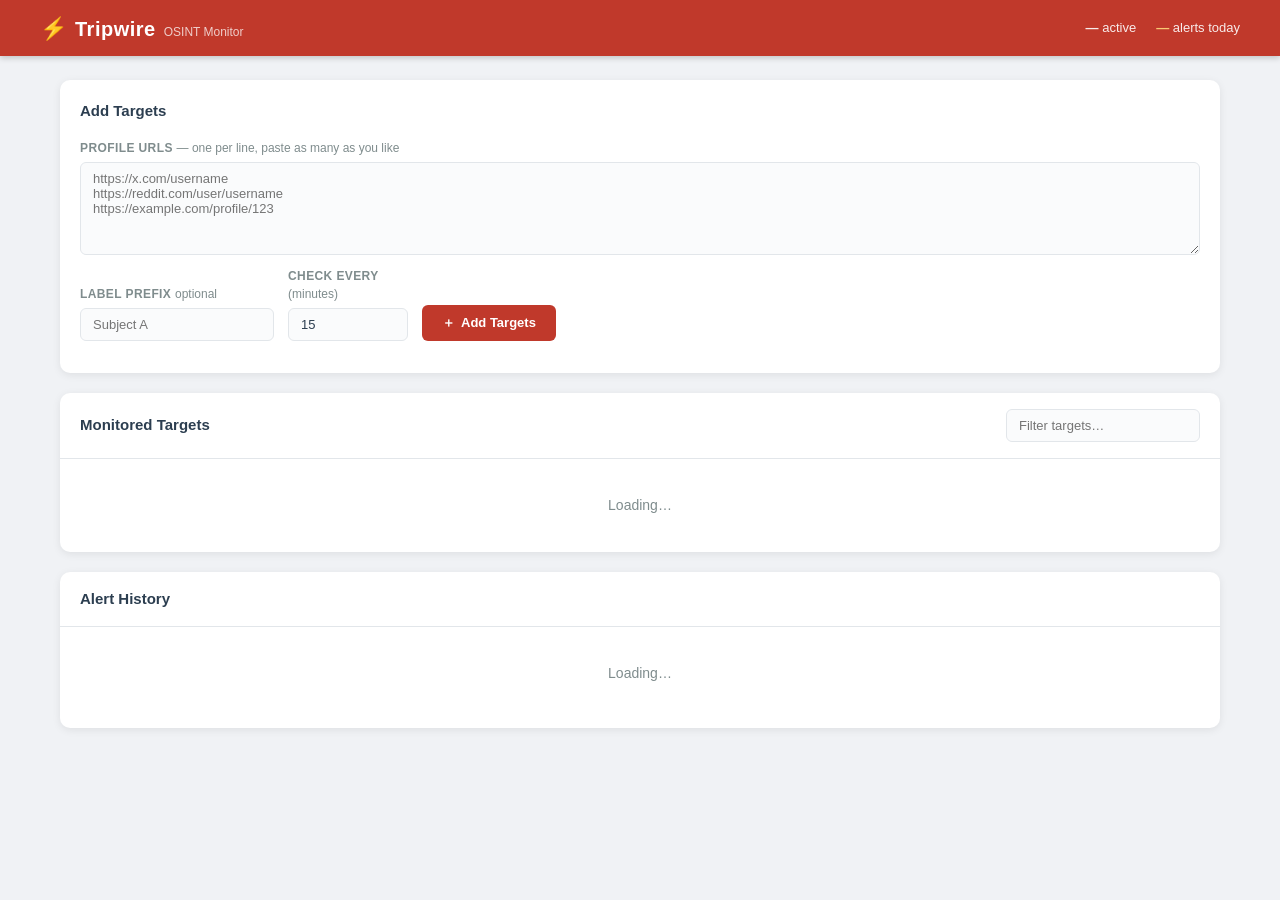
==== templates/index.html @ fdaaae49 "Initial commit — Tripwire OSINT social media monitor Flask app with APScheduler background polling, " ====
<!DOCTYPE html>
<html lang="en">
<head>
  <meta charset="UTF-8">
  <meta name="viewport" content="width=device-width, initial-scale=1.0">
  <title>Tripwire — OSINT Monitor</title>
  <link rel="stylesheet" href="/static/style.css">
</head>
<body>

<header>
  <div class="header-inner">
    <div class="logo">
      <span class="logo-icon">⚡</span>
      <span class="logo-text">Tripwire</span>
      <span class="logo-sub">OSINT Monitor</span>
    </div>
    <div class="header-stats" id="headerStats">
      <span class="stat"><span id="statActive">—</span> active</span>
      <span class="stat alert-stat"><span id="statAlerts">—</span> alerts today</span>
    </div>
  </div>
</header>

<main>

  <!-- ── Add Targets Panel ── -->
  <section class="panel" id="addPanel">
    <h2 class="panel-title">Add Targets</h2>
    <form id="addForm">
      <div class="form-row">
        <div class="form-group grow">
          <label for="urlInput">Profile URLs <span class="hint">— one per line, paste as many as you like</span></label>
          <textarea id="urlInput" rows="5"
            placeholder="https://x.com/username&#10;https://reddit.com/user/username&#10;https://example.com/profile/123"></textarea>
        </div>
      </div>
      <div class="form-row">
        <div class="form-group">
          <label for="labelInput">Label prefix <span class="hint">optional</span></label>
          <input type="text" id="labelInput" placeholder="Subject A">
        </div>
        <div class="form-group narrow">
          <label for="intervalInput">Check every <span class="hint">(minutes)</span></label>
          <input type="number" id="intervalInput" value="15" min="5" max="1440">
        </div>
        <div class="form-group align-end">
          <button type="submit" class="btn btn-primary" id="addBtn">
            <span class="btn-icon">＋</span> Add Targets
          </button>
        </div>
      </div>
      <div id="addError" class="error-msg hidden"></div>
    </form>
  </section>

  <!-- ── Monitored Targets Table ── -->
  <section class="panel" id="targetsPanel">
    <div class="panel-header">
      <h2 class="panel-title">Monitored Targets</h2>
      <div class="panel-actions">
        <input type="text" id="searchInput" placeholder="Filter targets…" class="search-input">
      </div>
    </div>
    <div id="targetsLoading" class="loading-row">Loading…</div>
    <div id="targetsEmpty" class="empty-row hidden">No targets yet. Add some above.</div>
    <table id="targetsTable" class="hidden">
      <thead>
        <tr>
          <th>Label</th>
          <th>URL</th>
          <th>Platform</th>
          <th>Interval</th>
          <th>Last Checked</th>
          <th>Status</th>
          <th>Actions</th>
        </tr>
      </thead>
      <tbody id="targetsBody"></tbody>
    </table>
  </section>

  <!-- ── Alert History ── -->
  <section class="panel" id="alertsPanel">
    <div class="panel-header">
      <h2 class="panel-title">Alert History</h2>
      <span id="alertsBadge" class="badge hidden"></span>
    </div>
    <div id="alertsLoading" class="loading-row">Loading…</div>
    <div id="alertsEmpty" class="empty-row hidden">No alerts yet — Tripwire will notify you when a target changes.</div>
    <div id="alertsList"></div>
  </section>

</main>

<!-- ── Alert Detail Modal ── -->
<div id="modal" class="modal-backdrop hidden">
  <div class="modal">
    <div class="modal-header">
      <h3 id="modalTitle">Change Details</h3>
      <button class="modal-close" onclick="closeModal()">✕</button>
    </div>
    <div class="modal-body">
      <div class="modal-meta" id="modalMeta"></div>
      <pre id="modalDiff" class="diff-view"></pre>
    </div>
  </div>
</div>

<script src="/static/app.js"></script>
</body>
</html>
---- static/style.css ----
/* ── Reset & Base ──────────────────────────────────────────── */
*, *::before, *::after { box-sizing: border-box; margin: 0; padding: 0; }

:root {
  --red:      #c0392b;
  --red-dk:   #962d22;
  --amber:    #e67e22;
  --green:    #27ae60;
  --blue:     #2980b9;
  --bg:       #f0f2f5;
  --surface:  #ffffff;
  --border:   #e2e6ea;
  --text:     #2c3e50;
  --muted:    #7f8c8d;
  --shadow:   0 2px 8px rgba(0,0,0,.08);
  --radius:   10px;
}

body {
  font-family: -apple-system, BlinkMacSystemFont, "Segoe UI", Roboto, sans-serif;
  background: var(--bg);
  color: var(--text);
  font-size: 14px;
  line-height: 1.5;
}

/* ── Header ─────────────────────────────────────────────────── */
header {
  background: var(--red);
  color: #fff;
  padding: 0 24px;
  position: sticky;
  top: 0;
  z-index: 100;
  box-shadow: 0 2px 6px rgba(0,0,0,.2);
}
.header-inner {
  max-width: 1200px;
  margin: 0 auto;
  height: 56px;
  display: flex;
  align-items: center;
  justify-content: space-between;
}
.logo { display: flex; align-items: baseline; gap: 8px; }
.logo-icon { font-size: 22px; }
.logo-text { font-size: 20px; font-weight: 700; letter-spacing: .5px; }
.logo-sub  { font-size: 12px; opacity: .75; font-weight: 400; }

.header-stats { display: flex; gap: 20px; font-size: 13px; }
.stat { opacity: .9; }
.stat span { font-weight: 700; }
.alert-stat span { color: #ffd97d; }

/* ── Main Layout ─────────────────────────────────────────────── */
main {
  max-width: 1200px;
  margin: 24px auto;
  padding: 0 20px;
  display: flex;
  flex-direction: column;
  gap: 20px;
}

/* ── Panel ───────────────────────────────────────────────────── */
.panel {
  background: var(--surface);
  border-radius: var(--radius);
  box-shadow: var(--shadow);
  overflow: hidden;
}
.panel-title {
  font-size: 15px;
  font-weight: 600;
  color: var(--text);
}
.panel-header {
  display: flex;
  align-items: center;
  justify-content: space-between;
  padding: 16px 20px;
  border-bottom: 1px solid var(--border);
}
#addPanel { padding: 20px; }
#addPanel .panel-title { margin-bottom: 16px; }

/* ── Form ────────────────────────────────────────────────────── */
.form-row {
  display: flex;
  gap: 14px;
  align-items: flex-end;
  flex-wrap: wrap;
  margin-bottom: 12px;
}
.form-group { display: flex; flex-direction: column; gap: 5px; }
.form-group.grow { flex: 1; min-width: 240px; }
.form-group.narrow { width: 120px; }
.form-group.align-end { justify-content: flex-end; }

label { font-size: 12px; font-weight: 600; color: var(--muted); text-transform: uppercase; letter-spacing: .4px; }
.hint { font-weight: 400; text-transform: none; letter-spacing: 0; }

textarea, input[type="text"], input[type="number"] {
  border: 1px solid var(--border);
  border-radius: 6px;
  padding: 8px 12px;
  font-size: 13px;
  font-family: inherit;
  background: #fafbfc;
  color: var(--text);
  transition: border-color .15s;
  width: 100%;
}
textarea:focus, input:focus {
  outline: none;
  border-color: var(--red);
  background: #fff;
}
textarea { resize: vertical; min-height: 80px; }

.btn {
  display: inline-flex;
  align-items: center;
  gap: 6px;
  padding: 9px 20px;
  border: none;
  border-radius: 6px;
  font-size: 13px;
  font-weight: 600;
  cursor: pointer;
  transition: background .15s, transform .1s;
  white-space: nowrap;
}
.btn:active { transform: scale(.97); }
.btn-primary { background: var(--red); color: #fff; }
.btn-primary:hover { background: var(--red-dk); }
.btn-sm { padding: 5px 12px; font-size: 12px; }
.btn-ghost { background: transparent; color: var(--muted); border: 1px solid var(--border); }
.btn-ghost:hover { background: var(--bg); }
.btn-danger { background: #fef2f2; color: var(--red); border: 1px solid #fecaca; }
.btn-danger:hover { background: #fee2e2; }

.error-msg { color: var(--red); font-size: 13px; margin-top: 8px; }
.hidden { display: none !important; }

/* ── Targets Table ───────────────────────────────────────────── */
.search-input {
  width: 220px;
  padding: 7px 12px;
  border: 1px solid var(--border);
  border-radius: 6px;
  font-size: 13px;
  background: #fafbfc;
}
.search-input:focus { outline: none; border-color: var(--red); background: #fff; }

table {
  width: 100%;
  border-collapse: collapse;
}
thead th {
  padding: 10px 16px;
  text-align: left;
  font-size: 11px;
  font-weight: 700;
  text-transform: uppercase;
  letter-spacing: .5px;
  color: var(--muted);
  border-bottom: 1px solid var(--border);
  background: #fafbfc;
}
tbody tr {
  border-bottom: 1px solid var(--border);
  transition: background .1s;
}
tbody tr:last-child { border-bottom: none; }
tbody tr:hover { background: #fafbfc; }
tbody td {
  padding: 11px 16px;
  vertical-align: middle;
}

.url-cell {
  max-width: 260px;
  overflow: hidden;
  text-overflow: ellipsis;
  white-space: nowrap;
}
.url-cell a { color: var(--blue); text-decoration: none; }
.url-cell a:hover { text-decoration: underline; }

.platform-badge {
  display: inline-flex;
  align-items: center;
  gap: 4px;
  padding: 2px 8px;
  border-radius: 12px;
  font-size: 11px;
  font-weight: 600;
  text-transform: uppercase;
}
.badge-twitter  { background: #e8f4fd; color: #1a8cd8; }
.badge-generic  { background: #f0f0f0; color: #555; }

.status-badge {
  display: inline-block;
  padding: 2px 8px;
  border-radius: 12px;
  font-size: 11px;
  font-weight: 600;
}
.status-pending  { background: #f0f0f0;  color: #666; }
.status-ok       { background: #e8f5e9;  color: #27ae60; }
.status-changed  { background: #fff3e0;  color: #e67e22; }
.status-error    { background: #fef2f2;  color: #c0392b; }

.action-group { display: flex; gap: 6px; }

.inactive-row td { opacity: .45; }

.loading-row, .empty-row {
  text-align: center;
  padding: 36px;
  color: var(--muted);
  font-size: 14px;
}

.badge {
  background: var(--red);
  color: #fff;
  border-radius: 12px;
  padding: 2px 10px;
  font-size: 12px;
  font-weight: 700;
}

/* ── Alert Cards ─────────────────────────────────────────────── */
#alertsList { padding: 4px 0; }

.alert-card {
  display: flex;
  align-items: flex-start;
  gap: 14px;
  padding: 14px 20px;
  border-bottom: 1px solid var(--border);
  cursor: pointer;
  transition: background .1s;
}
.alert-card:last-child { border-bottom: none; }
.alert-card:hover { background: #fafbfc; }

.alert-dot {
  width: 10px;
  height: 10px;
  border-radius: 50%;
  background: var(--amber);
  margin-top: 5px;
  flex-shrink: 0;
}

.alert-content { flex: 1; min-width: 0; }
.alert-label { font-weight: 600; font-size: 14px; }
.alert-url {
  color: var(--blue);
  font-size: 12px;
  white-space: nowrap;
  overflow: hidden;
  text-overflow: ellipsis;
  max-width: 400px;
  display: block;
}
.alert-time { font-size: 12px; color: var(--muted); margin-top: 2px; }

.alert-meta {
  display: flex;
  flex-direction: column;
  align-items: flex-end;
  gap: 4px;
  flex-shrink: 0;
}
.email-sent   { font-size: 11px; color: var(--green); }
.email-unsent { font-size: 11px; color: var(--muted); }

/* ── Modal ───────────────────────────────────────────────────── */
.modal-backdrop {
  position: fixed;
  inset: 0;
  background: rgba(0,0,0,.45);
  z-index: 200;
  display: flex;
  align-items: center;
  justify-content: center;
  padding: 20px;
}
.modal {
  background: var(--surface);
  border-radius: var(--radius);
  box-shadow: 0 8px 32px rgba(0,0,0,.25);
  width: 100%;
  max-width: 720px;
  max-height: 80vh;
  display: flex;
  flex-direction: column;
  overflow: hidden;
}
.modal-header {
  display: flex;
  align-items: center;
  justify-content: space-between;
  padding: 16px 20px;
  border-bottom: 1px solid var(--border);
  background: #fafbfc;
}
.modal-header h3 { font-size: 15px; font-weight: 600; }
.modal-close {
  background: none;
  border: none;
  font-size: 16px;
  cursor: pointer;
  color: var(--muted);
  padding: 2px 6px;
  border-radius: 4px;
}
.modal-close:hover { background: var(--border); }
.modal-body { padding: 16px 20px; overflow-y: auto; }
.modal-meta { font-size: 13px; color: var(--muted); margin-bottom: 14px; line-height: 1.8; }
.modal-meta strong { color: var(--text); }

.diff-view {
  background: #1e1e2e;
  color: #cdd6f4;
  font-family: "JetBrains Mono", "Fira Code", "Cascadia Code", monospace;
  font-size: 12px;
  padding: 14px;
  border-radius: 6px;
  overflow-x: auto;
  white-space: pre-wrap;
  word-break: break-all;
  line-height: 1.6;
}
.diff-add  { color: #a6e3a1; }
.diff-del  { color: #f38ba8; }
.diff-hunk { color: #89b4fa; }

/* ── Responsive ──────────────────────────────────────────────── */
@media (max-width: 700px) {
  main { padding: 0 10px; margin: 12px auto; }
  .form-row { flex-direction: column; }
  .form-group.narrow { width: 100%; }
  thead th:nth-child(4),
  tbody td:nth-child(4),
  thead th:nth-child(5),
  tbody td:nth-child(5) { display: none; }
}
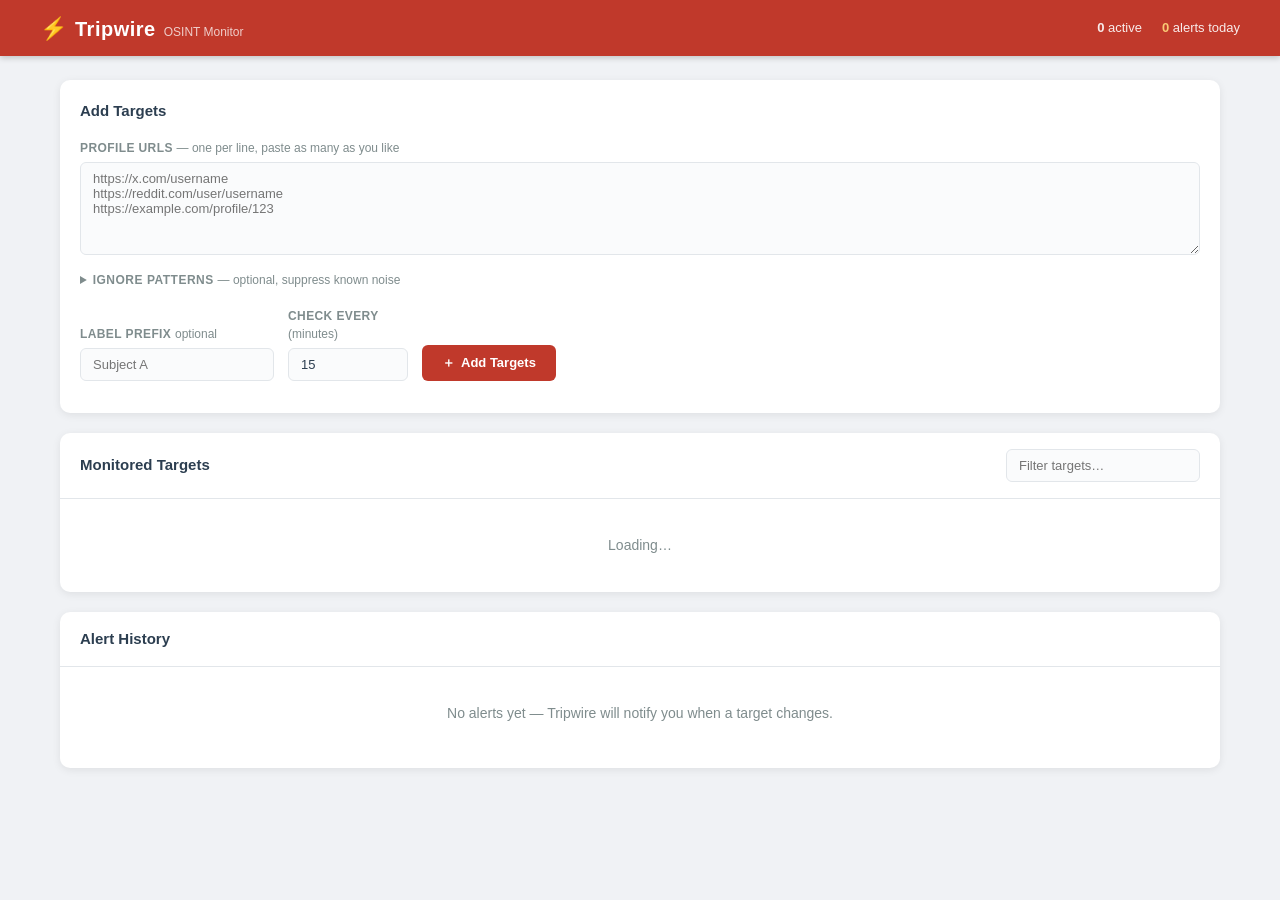
==== commit fae97746: "Normalize content before change detection; diff full page text Two problems made alerts untrustworth" ====
--- a/templates/index.html
+++ b/templates/index.html
@@ -35,6 +35,20 @@
             placeholder="https://x.com/username&#10;https://reddit.com/user/username&#10;https://example.com/profile/123"></textarea>
         </div>
       </div>
+      <details class="advanced">
+        <summary>Ignore patterns <span class="hint">— optional, suppress known noise</span></summary>
+        <div class="form-group">
+          <textarea id="patternsInput" rows="3"
+            placeholder="^Trending now$&#10;^#\w+ &lt;count&gt; posts$&#10;!engagement"></textarea>
+          <p class="hint-block">
+            One regex per line — matching text is dropped before comparison.
+            Prefix a line with <code>!</code> to switch off a built-in rule group
+            (<span id="ruleGroups">…</span>), or <code>#</code> for a comment.
+            Patterns run against the normalized text, so match the placeholder
+            form shown in the diff view (e.g. <code>&lt;count&gt;</code>, <code>&lt;time&gt;</code>).
+          </p>
+        </div>
+      </details>
       <div class="form-row">
         <div class="form-group">
           <label for="labelInput">Label prefix <span class="hint">optional</span></label>
@@ -107,6 +121,30 @@
   </div>
 </div>
 
+<!-- ── Ignore Patterns Editor ── -->
+<div id="patternsModal" class="modal-backdrop hidden">
+  <div class="modal">
+    <div class="modal-header">
+      <h3 id="patternsTitle">Ignore Patterns</h3>
+      <button class="modal-close" onclick="closePatterns()">✕</button>
+    </div>
+    <div class="modal-body">
+      <p class="hint-block">
+        Text matching these patterns is removed before Tripwire compares snapshots.
+        Use them to silence anything on the page that churns without meaning.
+      </p>
+      <div class="form-group">
+        <textarea id="patternsEdit" rows="8"></textarea>
+      </div>
+      <div id="patternsError" class="error-msg hidden"></div>
+      <div class="modal-actions">
+        <button class="btn btn-ghost btn-sm" onclick="closePatterns()">Cancel</button>
+        <button class="btn btn-primary btn-sm" id="patternsSave" onclick="savePatterns()">Save</button>
+      </div>
+    </div>
+  </div>
+</div>
+
 <script src="/static/app.js"></script>
 </body>
 </html>
--- a/static/style.css
+++ b/static/style.css
@@ -141,7 +141,43 @@
 .btn-danger:hover { background: #fee2e2; }
 
 .error-msg { color: var(--red); font-size: 13px; margin-top: 8px; }
+.error-msg ul { margin: 6px 0 0 18px; }
 .hidden { display: none !important; }
+
+/* ── Ignore patterns ─────────────────────────────────────────── */
+.advanced { margin-bottom: 14px; }
+.advanced summary {
+  cursor: pointer;
+  font-size: 12px;
+  font-weight: 600;
+  text-transform: uppercase;
+  letter-spacing: .5px;
+  color: var(--muted);
+  padding: 4px 0;
+}
+.advanced summary:hover { color: var(--text); }
+.advanced .form-group { margin-top: 10px; }
+
+.hint-block {
+  font-size: 12px;
+  color: var(--muted);
+  line-height: 1.6;
+  margin: 0 0 10px;
+}
+.hint-block code {
+  background: var(--bg);
+  border: 1px solid var(--border);
+  border-radius: 3px;
+  padding: 1px 4px;
+  font-size: 11px;
+}
+
+.modal-actions {
+  display: flex;
+  justify-content: flex-end;
+  gap: 8px;
+  margin-top: 14px;
+}
 
 /* ── Targets Table ───────────────────────────────────────────── */
 .search-input {
@@ -200,6 +236,8 @@
   text-transform: uppercase;
 }
 .badge-twitter  { background: #e8f4fd; color: #1a8cd8; }
+.badge-linkedin { background: #e8f0f8; color: #0a66c2; }
+.badge-facebook { background: #e8eef8; color: #1877f2; }
 .badge-generic  { background: #f0f0f0; color: #555; }
 
 .status-badge {
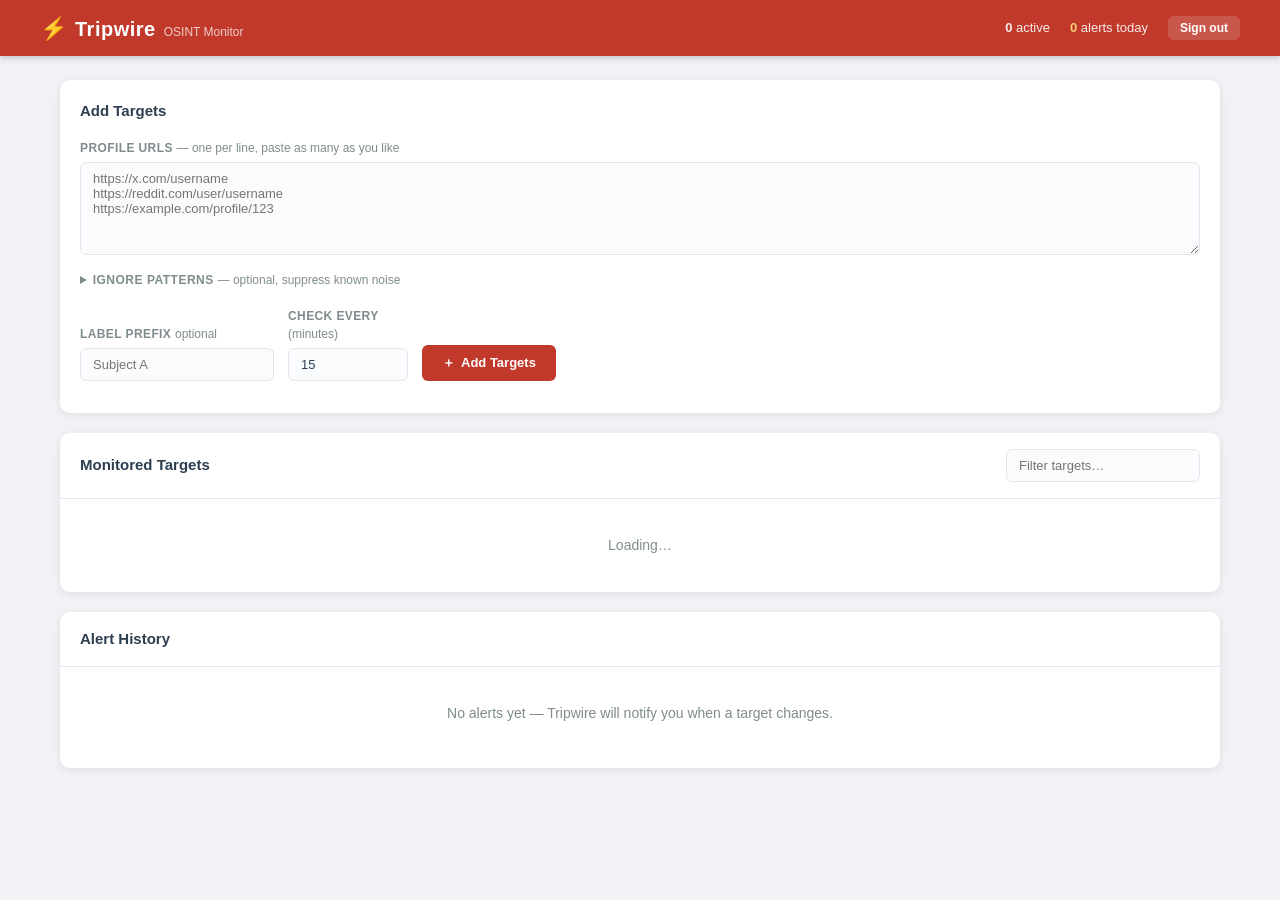
==== commit 30ca9e64: "Require a login for the dashboard and API The target list names the people an analyst is watching an" ====
--- a/templates/index.html
+++ b/templates/index.html
@@ -15,9 +15,14 @@
       <span class="logo-text">Tripwire</span>
       <span class="logo-sub">OSINT Monitor</span>
     </div>
-    <div class="header-stats" id="headerStats">
-      <span class="stat"><span id="statActive">—</span> active</span>
-      <span class="stat alert-stat"><span id="statAlerts">—</span> alerts today</span>
+    <div class="header-right">
+      <div class="header-stats" id="headerStats">
+        <span class="stat"><span id="statActive">—</span> active</span>
+        <span class="stat alert-stat"><span id="statAlerts">—</span> alerts today</span>
+      </div>
+      <form class="logout-form" method="POST" action="/logout">
+        <button type="submit" class="logout-btn">Sign out</button>
+      </form>
     </div>
   </div>
 </header>
--- a/static/style.css
+++ b/static/style.css
@@ -390,3 +390,68 @@
   thead th:nth-child(5),
   tbody td:nth-child(5) { display: none; }
 }
+
+/* ── Login ───────────────────────────────────────────────────── */
+.login-body {
+  min-height: 100vh;
+  display: flex;
+  align-items: center;
+  justify-content: center;
+  padding: 20px;
+}
+.login-card {
+  background: var(--surface);
+  border-radius: var(--radius);
+  box-shadow: var(--shadow);
+  padding: 32px;
+  width: 100%;
+  max-width: 360px;
+}
+.login-brand {
+  display: flex;
+  align-items: baseline;
+  gap: 8px;
+  color: var(--red);
+  margin-bottom: 24px;
+}
+.login-brand .logo-sub { color: var(--muted); }
+.login-form { display: flex; flex-direction: column; gap: 14px; }
+.login-form input[type="password"] {
+  border: 1px solid var(--border);
+  border-radius: 6px;
+  padding: 10px 12px;
+  font-size: 14px;
+  font-family: inherit;
+  background: #fafbfc;
+  color: var(--text);
+  width: 100%;
+}
+.login-form input[type="password"]:focus {
+  outline: none;
+  border-color: var(--red);
+  background: #fff;
+}
+.login-btn { justify-content: center; padding: 11px 20px; }
+.login-foot {
+  margin-top: 20px;
+  font-size: 12px;
+  color: var(--muted);
+  text-align: center;
+}
+
+/* Sign-out control in the dashboard header */
+.header-right { display: flex; align-items: center; gap: 20px; }
+.logout-form { display: flex; }
+.logout-btn {
+  background: rgba(255,255,255,.15);
+  color: #fff;
+  border: none;
+  border-radius: 6px;
+  padding: 5px 12px;
+  font-size: 12px;
+  font-weight: 600;
+  font-family: inherit;
+  cursor: pointer;
+  transition: background .15s;
+}
+.logout-btn:hover { background: rgba(255,255,255,.28); }
